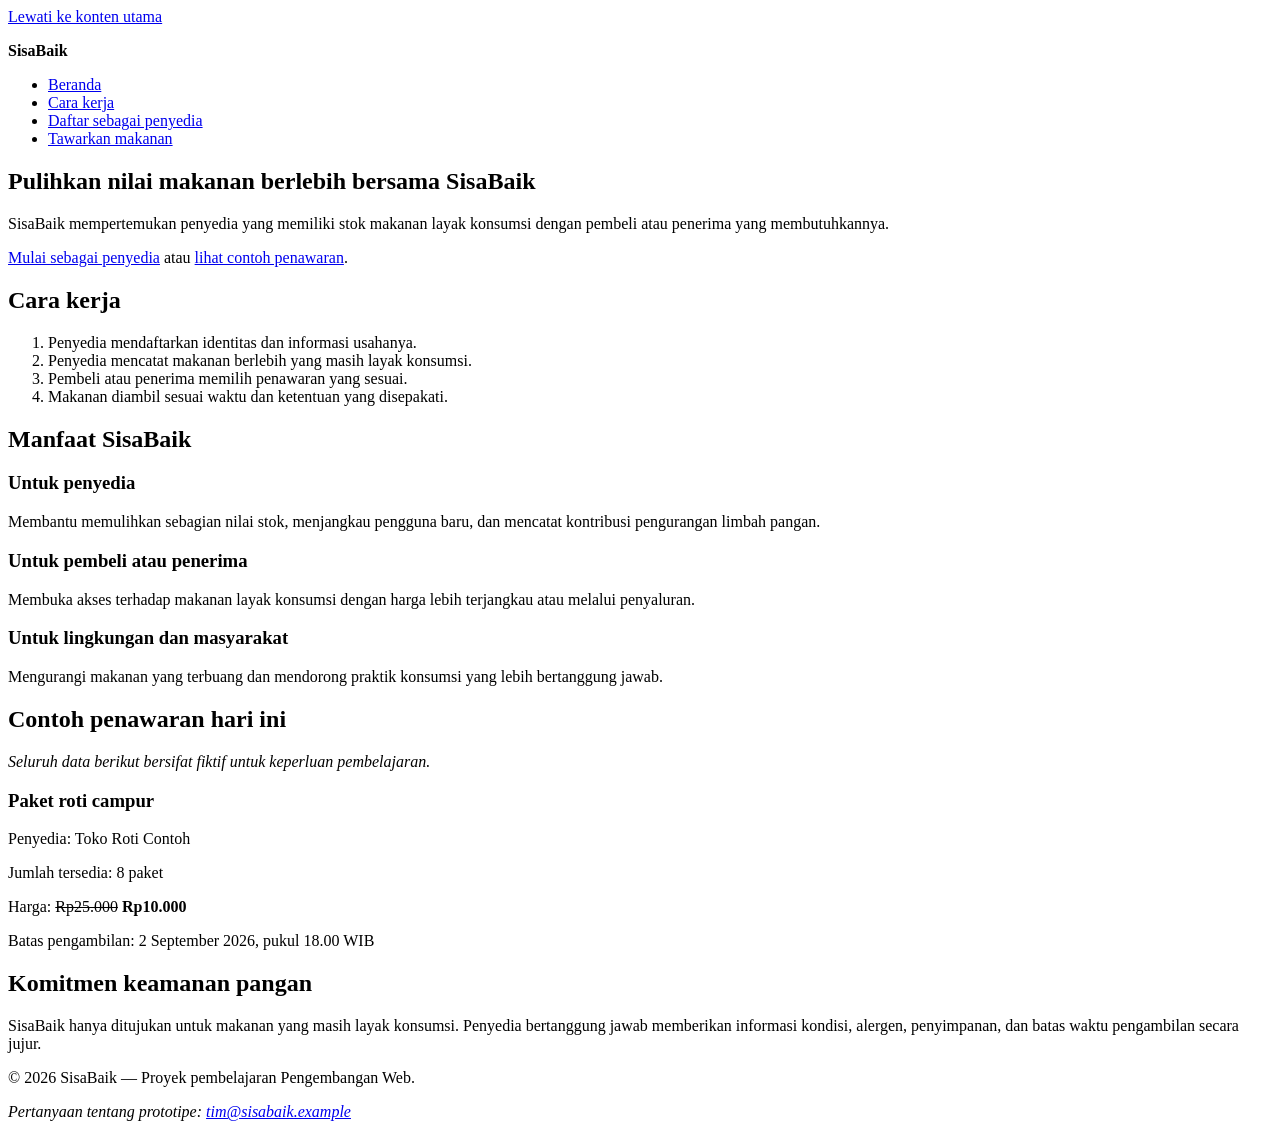
==== index.html @ a7f8960b "feat: add semantic sisabaik information page" ====
<!doctype html>
<html lang="id">
<head>
  <meta charset="utf-8">
  <meta name="viewport" content="width=device-width, initial-scale=1">
  <meta
    name="description"
    content="SisaBaik membantu penyedia menawarkan makanan berlebih agar tetap bernilai, terjangkau, dan tidak terbuang."
  >
  <title>Beranda | SisaBaik</title>
</head>

<body>
  <a href="#konten-utama">Lewati ke konten utama</a>

  <header>
    <p><strong>SisaBaik</strong></p>

    <nav aria-label="Navigasi utama">
      <ul>
        <li><a href="index.html" aria-current="page">Beranda</a></li>
        <li><a href="#cara-kerja">Cara kerja</a></li>
        <li><a href="daftar-penyedia.html">Daftar sebagai penyedia</a></li>
        <li><a href="tawarkan-makanan.html">Tawarkan makanan</a></li>
      </ul>
    </nav>
  </header>

  <main id="konten-utama" tabindex="-1">

    <section aria-labelledby="judul-utama">
      <h1 id="judul-utama">Pulihkan nilai makanan berlebih bersama SisaBaik</h1>

      <p>
        SisaBaik mempertemukan penyedia yang memiliki stok makanan layak
        konsumsi dengan pembeli atau penerima yang membutuhkannya.
      </p>

      <p>
        <a href="daftar-penyedia.html">Mulai sebagai penyedia</a>
        atau
        <a href="#penawaran-contoh">lihat contoh penawaran</a>.
      </p>
    </section>

    <section id="cara-kerja" aria-labelledby="judul-cara-kerja">
      <h2 id="judul-cara-kerja">Cara kerja</h2>

      <ol>
        <li>Penyedia mendaftarkan identitas dan informasi usahanya.</li>
        <li>Penyedia mencatat makanan berlebih yang masih layak konsumsi.</li>
        <li>Pembeli atau penerima memilih penawaran yang sesuai.</li>
        <li>Makanan diambil sesuai waktu dan ketentuan yang disepakati.</li>
      </ol>
    </section>

    <section aria-labelledby="judul-manfaat">
      <h2 id="judul-manfaat">Manfaat SisaBaik</h2>

      <article>
        <h3>Untuk penyedia</h3>
        <p>
          Membantu memulihkan sebagian nilai stok, menjangkau pengguna baru,
          dan mencatat kontribusi pengurangan limbah pangan.
        </p>
      </article>

      <article>
        <h3>Untuk pembeli atau penerima</h3>
        <p>
          Membuka akses terhadap makanan layak konsumsi dengan harga lebih
          terjangkau atau melalui penyaluran.
        </p>
      </article>

      <article>
        <h3>Untuk lingkungan dan masyarakat</h3>
        <p>
          Mengurangi makanan yang terbuang dan mendorong praktik konsumsi
          yang lebih bertanggung jawab.
        </p>
      </article>
    </section>

    <section id="penawaran-contoh" aria-labelledby="judul-penawaran">
      <h2 id="judul-penawaran">Contoh penawaran hari ini</h2>

      <p>
        <em>Seluruh data berikut bersifat fiktif untuk keperluan pembelajaran.</em>
      </p>

      <article>
        <h3>Paket roti campur</h3>
        <p>Penyedia: Toko Roti Contoh</p>
        <p>Jumlah tersedia: <data value="8">8 paket</data></p>
        <p>Harga: <del>Rp25.000</del> <strong>Rp10.000</strong></p>

        <p>
          Batas pengambilan:
          <time datetime="2026-09-02T18:00:00+07:00">
            2 September 2026, pukul 18.00 WIB
          </time>
        </p>
      </article>
    </section>

    <section aria-labelledby="judul-keamanan">
      <h2 id="judul-keamanan">Komitmen keamanan pangan</h2>

      <p>
        SisaBaik hanya ditujukan untuk makanan yang masih layak konsumsi.
        Penyedia bertanggung jawab memberikan informasi kondisi, alergen,
        penyimpanan, dan batas waktu pengambilan secara jujur.
      </p>
    </section>

  </main>

  <footer>
    <p>&copy; 2026 SisaBaik — Proyek pembelajaran Pengembangan Web.</p>

    <address>
      Pertanyaan tentang prototipe:
      <a href="mailto:tim@sisabaik.example">tim@sisabaik.example</a>
    </address>
  </footer>

</body>
</html>
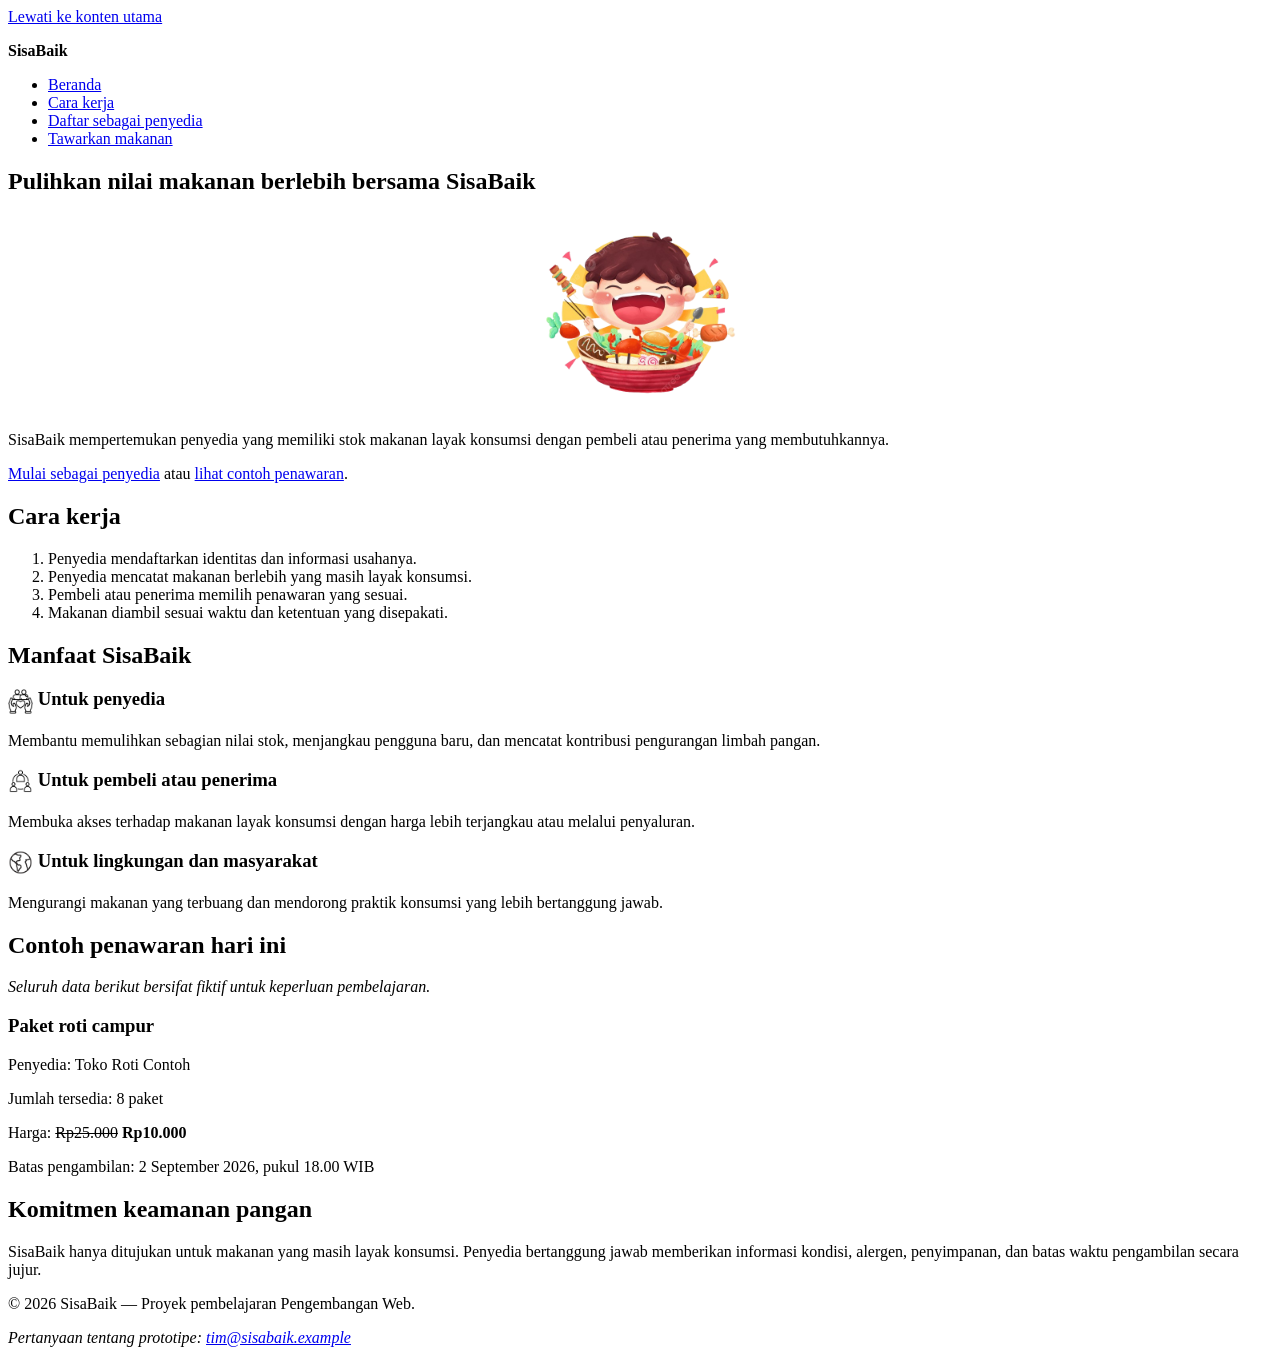
==== commit 5c370ca9: "tambah gambar dan update index.html" ====
--- a/index.html
+++ b/index.html
@@ -25,12 +25,21 @@
       </ul>
     </nav>
   </header>
-
+      
   <main id="konten-utama" tabindex="-1">
 
     <section aria-labelledby="judul-utama">
       <h1 id="judul-utama">Pulihkan nilai makanan berlebih bersama SisaBaik</h1>
-
+ 
+  
+         <img 
+            src="images/makanan-sisa.png" 
+            alt="Logo SisaBaik" 
+            width="200" 
+            height="200"
+            style="display: block; margin: 0 auto;">
+    
+      
       <p>
         SisaBaik mempertemukan penyedia yang memiliki stok makanan layak
         konsumsi dengan pembeli atau penerima yang membutuhkannya.
@@ -58,7 +67,15 @@
       <h2 id="judul-manfaat">Manfaat SisaBaik</h2>
 
       <article>
-        <h3>Untuk penyedia</h3>
+        <h3> 
+          <img 
+          src="images/icon-penyedia.png" 
+          alt="icon penyedia" 
+          width="25" 
+          height="25" 
+          style="vertical-align: middle;">
+          Untuk penyedia
+        </h3>
         <p>
           Membantu memulihkan sebagian nilai stok, menjangkau pengguna baru,
           dan mencatat kontribusi pengurangan limbah pangan.
@@ -66,7 +83,15 @@
       </article>
 
       <article>
-        <h3>Untuk pembeli atau penerima</h3>
+        <h3> 
+          <img 
+          src="images/icon-pembelipenerima.png" 
+          alt="icon pembeli/penerima" 
+          width="25" 
+          height="25" 
+          style="vertical-align: middle;">
+          Untuk pembeli atau penerima
+        </h3>
         <p>
           Membuka akses terhadap makanan layak konsumsi dengan harga lebih
           terjangkau atau melalui penyaluran.
@@ -74,7 +99,15 @@
       </article>
 
       <article>
-        <h3>Untuk lingkungan dan masyarakat</h3>
+        <h3> 
+          <img 
+          src="images/icon-lingkungan.png" 
+          alt="icon lingkungan" 
+          width="25" 
+          height="25" 
+          style="vertical-align: middle;"> 
+          Untuk lingkungan dan masyarakat
+        </h3>
         <p>
           Mengurangi makanan yang terbuang dan mendorong praktik konsumsi
           yang lebih bertanggung jawab.
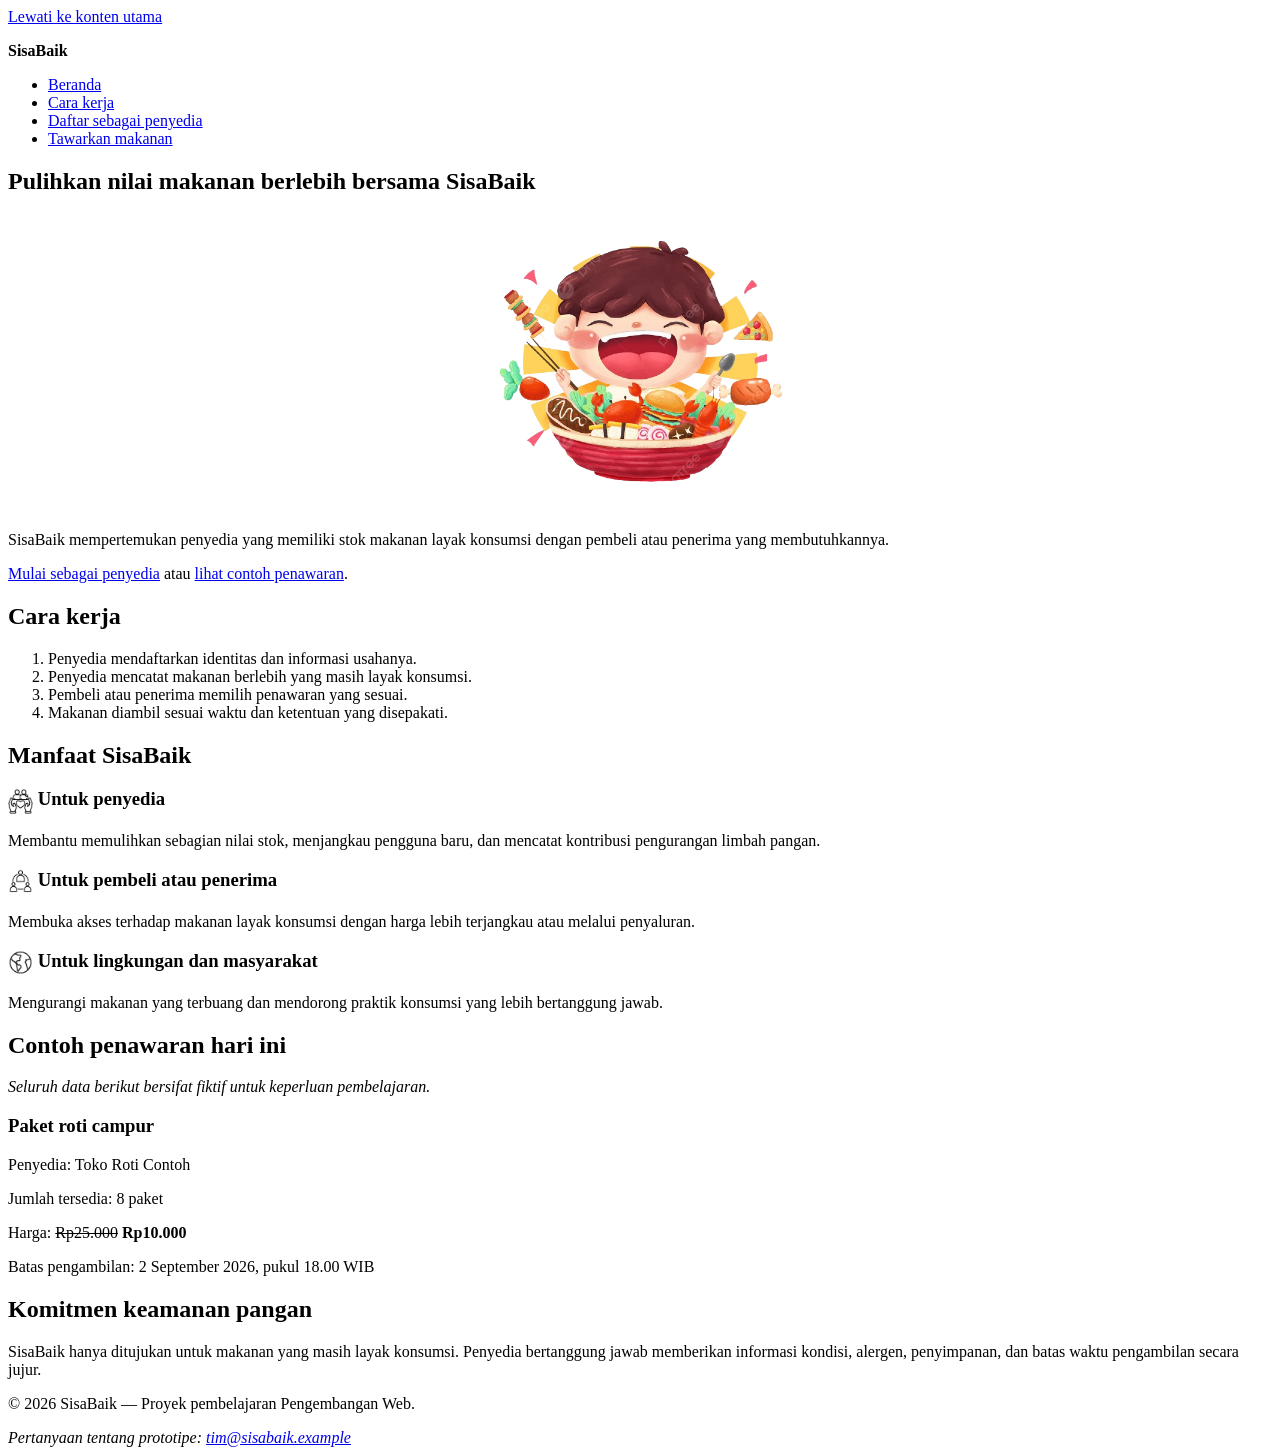
==== commit 7d4b3266: "add update index.html" ====
--- a/index.html
+++ b/index.html
@@ -35,8 +35,8 @@
          <img 
             src="images/makanan-sisa.png" 
             alt="Logo SisaBaik" 
-            width="200" 
-            height="200"
+            width="300" 
+            height="300"
             style="display: block; margin: 0 auto;">
     
       
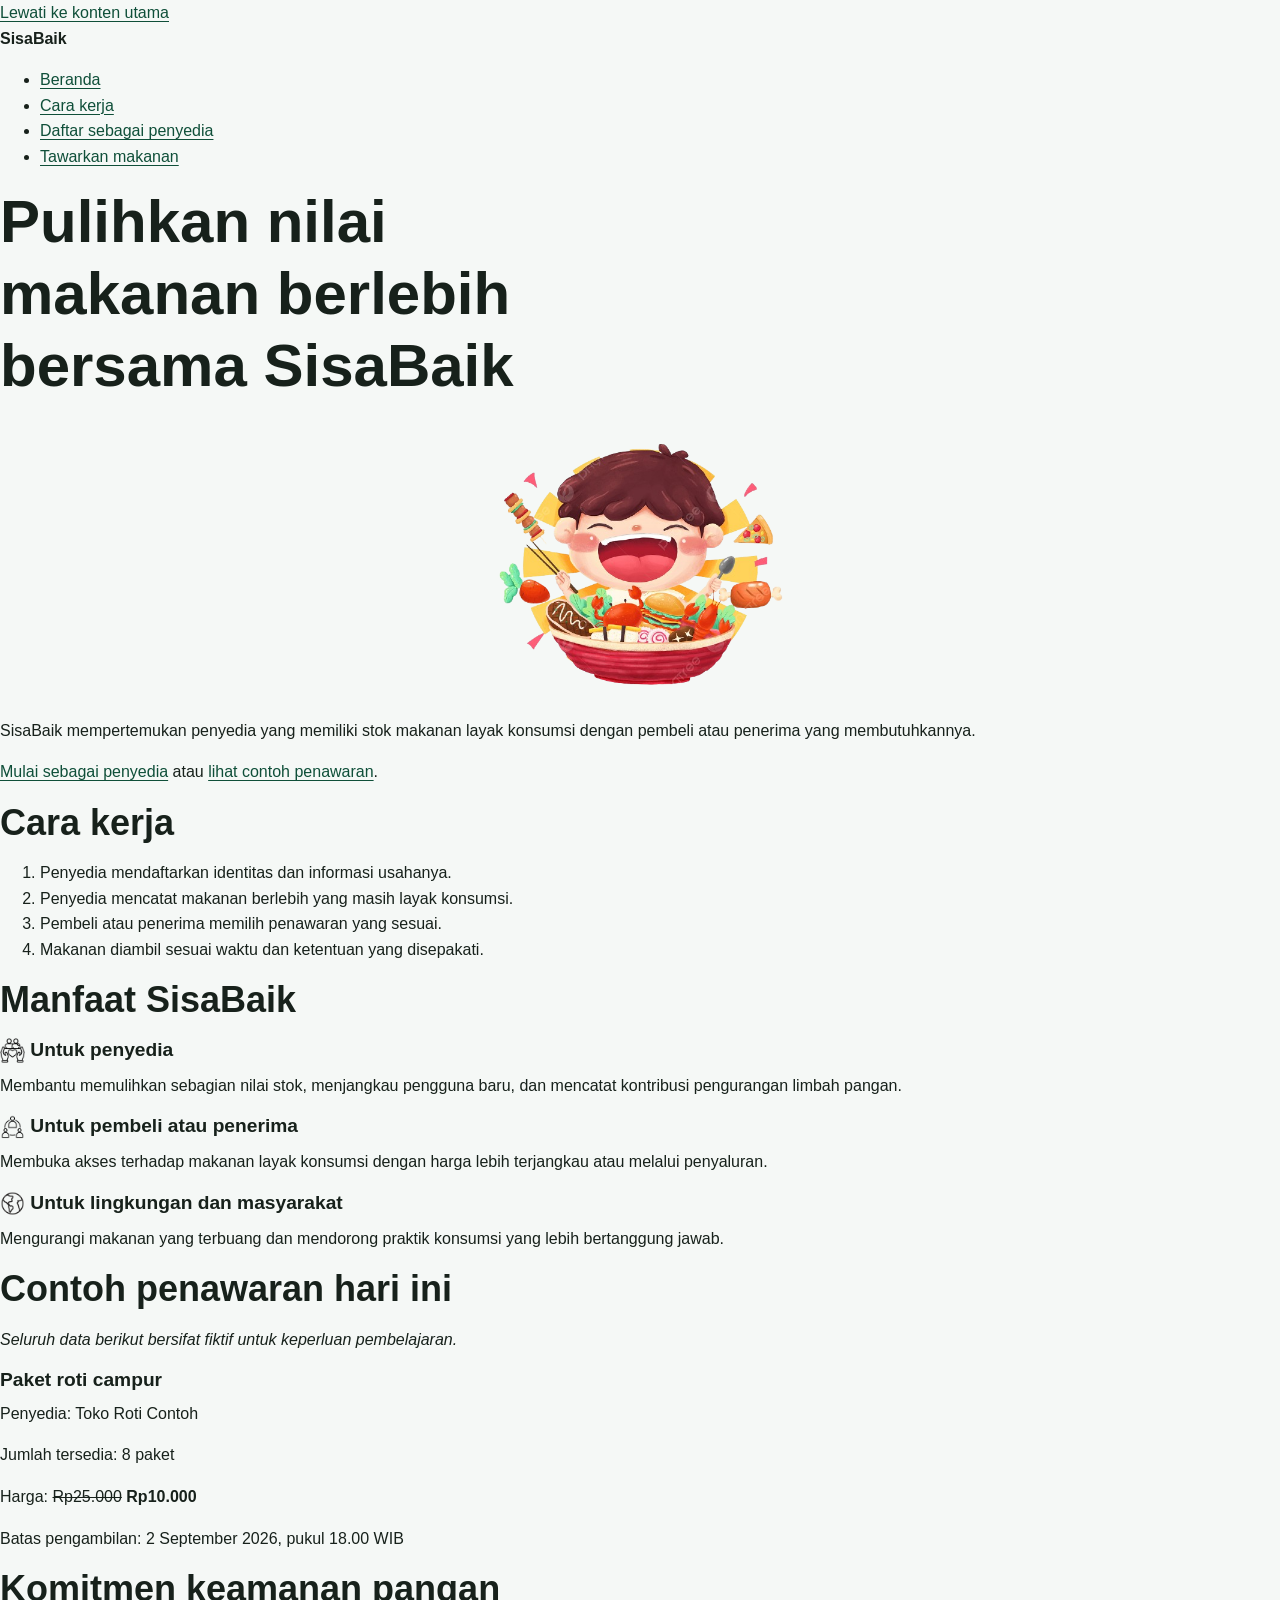
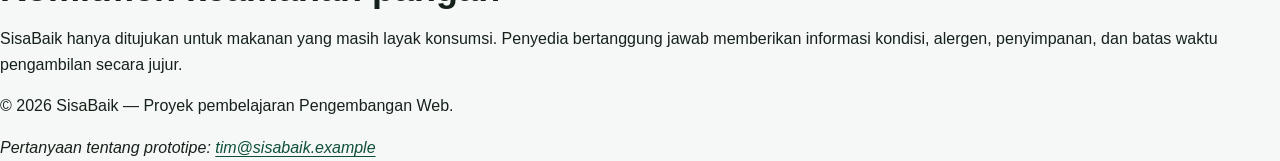
==== commit 63cce263: "feat: add responsive sisabaik visual system" ====
--- a/index.html
+++ b/index.html
@@ -8,6 +8,7 @@
     content="SisaBaik membantu penyedia menawarkan makanan berlebih agar tetap bernilai, terjangkau, dan tidak terbuang."
   >
   <title>Beranda | SisaBaik</title>
+  <link rel="stylesheet" href="styles.css">
 </head>
 
 <body>
--- a/styles.css
+++ b/styles.css
@@ -0,0 +1,438 @@
+:root {
+  --color-primary: #176b4d;
+  --color-primary-dark: #0f4f39;
+  --color-primary-soft: #e8f5ef;
+  --color-accent: #f2b84b;
+  --color-text: #17211b;
+  --color-muted: #52615a;
+  --color-surface: #ffffff;
+  --color-background: #f5f8f6;
+  --color-border: #cbd8d1;
+  --color-danger: #a52a2a;
+  --shadow-card: 0 0.5rem 1.5rem rgb(23 33 27 / 10%);
+  --radius-small: 0.5rem;
+  --radius-medium: 0.9rem;
+  --radius-large: 1.4rem;
+  --content-width: 72rem;
+}
+
+*,
+*::before,
+*::after {
+  box-sizing: border-box;
+}
+
+html {
+  scroll-behavior: smooth;
+}
+
+body {
+  margin: 0;
+  background: var(--color-background);
+  color: var(--color-text);
+  font-family: Arial, Helvetica, sans-serif;
+  font-size: 1rem;
+  line-height: 1.6;
+}
+
+h1,
+h2,
+h3,
+p {
+  margin-block-start: 0;
+}
+
+h1,
+h2,
+h3 {
+  line-height: 1.2;
+}
+
+h1 {
+  max-width: 18ch;
+  margin-block-end: 1rem;
+  font-size: clamp(2rem, 7vw, 3.75rem);
+}
+
+h2 {
+  margin-block-end: 1rem;
+  font-size: clamp(1.5rem, 4vw, 2.25rem);
+}
+
+h3 {
+  margin-block-end: 0.6rem;
+  font-size: 1.2rem;
+}
+
+a {
+  color: var(--color-primary-dark);
+  text-underline-offset: 0.2em;
+}
+
+a:hover {
+  text-decoration-thickness: 0.18em;
+}
+
+:focus-visible {
+  outline: 0.2rem solid var(--color-accent);
+  outline-offset: 0.2rem;
+}
+
+.skip-link {
+  position: absolute;
+  inset-block-start: 0.5rem;
+  inset-inline-start: 0.5rem;
+  z-index: 100;
+  padding: 0.7rem 1rem;
+  border-radius: var(--radius-small);
+  background: var(--color-text);
+  color: var(--color-surface);
+  transform: translateY(-180%);
+}
+
+.skip-link:focus {
+  transform: translateY(0);
+}
+
+.container {
+  width: min(100% - 2rem, var(--content-width));
+  margin-inline: auto;
+}
+
+.site-header {
+  background: var(--color-surface);
+  border-block-end: 0.0625rem solid var(--color-border);
+}
+
+.header-layout {
+  display: flex;
+  flex-direction: column;
+  gap: 0.75rem;
+  padding-block: 1rem;
+}
+
+.brand {
+  margin: 0;
+  color: var(--color-primary-dark);
+  font-size: 1.4rem;
+  font-weight: 700;
+}
+
+.nav-list {
+  display: flex;
+  flex-wrap: wrap;
+  gap: 0.5rem 1rem;
+  margin: 0;
+  padding: 0;
+  list-style: none;
+}
+
+.nav-list a {
+  display: inline-block;
+  padding-block: 0.35rem;
+  font-weight: 700;
+}
+
+.nav-list a[aria-current="page"] {
+  color: var(--color-primary);
+  text-decoration-thickness: 0.2em;
+}
+
+.hero {
+  padding-block: clamp(3rem, 10vw, 7rem);
+  background:
+    linear-gradient(
+      135deg,
+      rgb(232 245 239 / 95%),
+      rgb(255 255 255 / 92%)
+    );
+}
+
+.hero-layout {
+  display: grid;
+  gap: 2rem;
+  align-items: center;
+}
+
+.eyebrow {
+  margin-block-end: 0.5rem;
+  color: var(--color-primary-dark);
+  font-weight: 700;
+  letter-spacing: 0.05em;
+  text-transform: uppercase;
+}
+
+.lead {
+  max-width: 62ch;
+  color: var(--color-muted);
+  font-size: 1.1rem;
+}
+
+.hero-panel {
+  padding: 1.5rem;
+  border: 0.0625rem solid var(--color-border);
+  border-radius: var(--radius-large);
+  background: var(--color-surface);
+  box-shadow: var(--shadow-card);
+}
+
+.hero-panel strong {
+  display: block;
+  color: var(--color-primary-dark);
+  font-size: 2rem;
+}
+
+.button-group,
+.form-actions {
+  display: flex;
+  flex-wrap: wrap;
+  gap: 0.75rem;
+  align-items: center;
+}
+
+.button {
+  display: inline-block;
+  padding: 0.75rem 1rem;
+  border: 0.125rem solid var(--color-primary);
+  border-radius: var(--radius-small);
+  background: var(--color-primary);
+  color: var(--color-surface);
+  font: inherit;
+  font-weight: 700;
+  line-height: 1.2;
+  text-decoration: none;
+  cursor: pointer;
+}
+
+.button:hover {
+  background: var(--color-primary-dark);
+  border-color: var(--color-primary-dark);
+}
+
+.button-secondary {
+  background: transparent;
+  color: var(--color-primary-dark);
+}
+
+.section {
+  padding-block: clamp(2.5rem, 7vw, 5rem);
+}
+
+.section-alt {
+  background: var(--color-surface);
+}
+
+.section-intro {
+  max-width: 65ch;
+  color: var(--color-muted);
+}
+
+.steps-grid,
+.benefit-grid,
+.offer-grid {
+  display: grid;
+  grid-template-columns: 1fr;
+  gap: 1rem;
+}
+
+.card {
+  padding: 1.25rem;
+  border: 0.0625rem solid var(--color-border);
+  border-radius: var(--radius-medium);
+  background: var(--color-surface);
+  box-shadow: var(--shadow-card);
+}
+
+.step-number {
+  display: inline-grid;
+  width: 2.25rem;
+  height: 2.25rem;
+  margin-block-end: 0.75rem;
+  place-items: center;
+  border-radius: 50%;
+  background: var(--color-primary-soft);
+  color: var(--color-primary-dark);
+  font-weight: 700;
+}
+
+.offer-card {
+  display: flex;
+  flex-direction: column;
+  overflow: hidden;
+  border: 0.0625rem solid var(--color-border);
+  border-radius: var(--radius-medium);
+  background: var(--color-surface);
+  box-shadow: var(--shadow-card);
+}
+
+.offer-card__visual {
+  min-height: 8rem;
+  background: linear-gradient(
+    135deg,
+    var(--color-primary),
+    var(--color-primary-dark)
+  );
+}
+
+.offer-card__content {
+  display: flex;
+  flex: 1;
+  flex-direction: column;
+  padding: 1.25rem;
+}
+
+.offer-card__meta {
+  color: var(--color-muted);
+}
+
+.offer-card__price {
+  margin-block-start: auto;
+  font-size: 1.15rem;
+}
+
+.badge {
+  display: inline-block;
+  width: fit-content;
+  margin-block-end: 0.75rem;
+  padding: 0.25rem 0.6rem;
+  border-radius: 999px;
+  background: var(--color-primary-soft);
+  color: var(--color-primary-dark);
+  font-size: 0.85rem;
+  font-weight: 700;
+}
+
+.notice {
+  padding: 1rem;
+  border-inline-start: 0.3rem solid var(--color-primary);
+  border-radius: var(--radius-small);
+  background: var(--color-primary-soft);
+}
+
+.page-heading {
+  padding-block: clamp(2.5rem, 7vw, 5rem) 2rem;
+}
+
+.form-card {
+  max-width: 56rem;
+  margin-block-end: 3rem;
+  padding: clamp(1rem, 4vw, 2rem);
+  border: 0.0625rem solid var(--color-border);
+  border-radius: var(--radius-large);
+  background: var(--color-surface);
+  box-shadow: var(--shadow-card);
+}
+
+.form-section {
+  margin: 0 0 1.5rem;
+  padding: 1.25rem;
+  border: 0.0625rem solid var(--color-border);
+  border-radius: var(--radius-medium);
+}
+
+.form-section legend {
+  padding-inline: 0.4rem;
+  color: var(--color-primary-dark);
+  font-size: 1.1rem;
+  font-weight: 700;
+}
+
+label {
+  display: inline-block;
+  margin-block-end: 0.35rem;
+  font-weight: 700;
+}
+
+input,
+select,
+textarea {
+  width: 100%;
+  padding: 0.7rem 0.75rem;
+  border: 0.0625rem solid #809087;
+  border-radius: var(--radius-small);
+  background: var(--color-surface);
+  color: var(--color-text);
+  font: inherit;
+}
+
+textarea {
+  resize: vertical;
+}
+
+input:focus,
+select:focus,
+textarea:focus {
+  border-color: var(--color-primary-dark);
+}
+
+input[type="checkbox"],
+input[type="radio"] {
+  width: 1.1rem;
+  height: 1.1rem;
+  margin: 0.2rem 0 0;
+  accent-color: var(--color-primary);
+}
+
+.required-note {
+  color: var(--color-muted);
+}
+
+.site-footer {
+  padding-block: 2rem;
+  background: var(--color-primary-dark);
+  color: var(--color-surface);
+}
+
+.site-footer a {
+  color: var(--color-surface);
+}
+
+.footer-layout {
+  display: flex;
+  flex-direction: column;
+  gap: 0.5rem;
+}
+
+.footer-layout p,
+.footer-layout address {
+  margin: 0;
+}
+
+@media (min-width: 48rem) {
+  .header-layout {
+    flex-direction: row;
+    justify-content: space-between;
+    align-items: center;
+  }
+
+  .hero-layout {
+    grid-template-columns: minmax(0, 1.5fr) minmax(15rem, 0.7fr);
+  }
+
+  .steps-grid,
+  .benefit-grid {
+    grid-template-columns: repeat(3, minmax(0, 1fr));
+  }
+
+  .offer-grid {
+    grid-template-columns: repeat(2, minmax(0, 1fr));
+  }
+
+  .footer-layout {
+    flex-direction: row;
+    justify-content: space-between;
+    align-items: center;
+  }
+}
+
+@media (min-width: 68rem) {
+  .offer-grid {
+    grid-template-columns: repeat(3, minmax(0, 1fr));
+  }
+}
+
+@media (prefers-reduced-motion: reduce) {
+  html {
+    scroll-behavior: auto;
+  }
+}
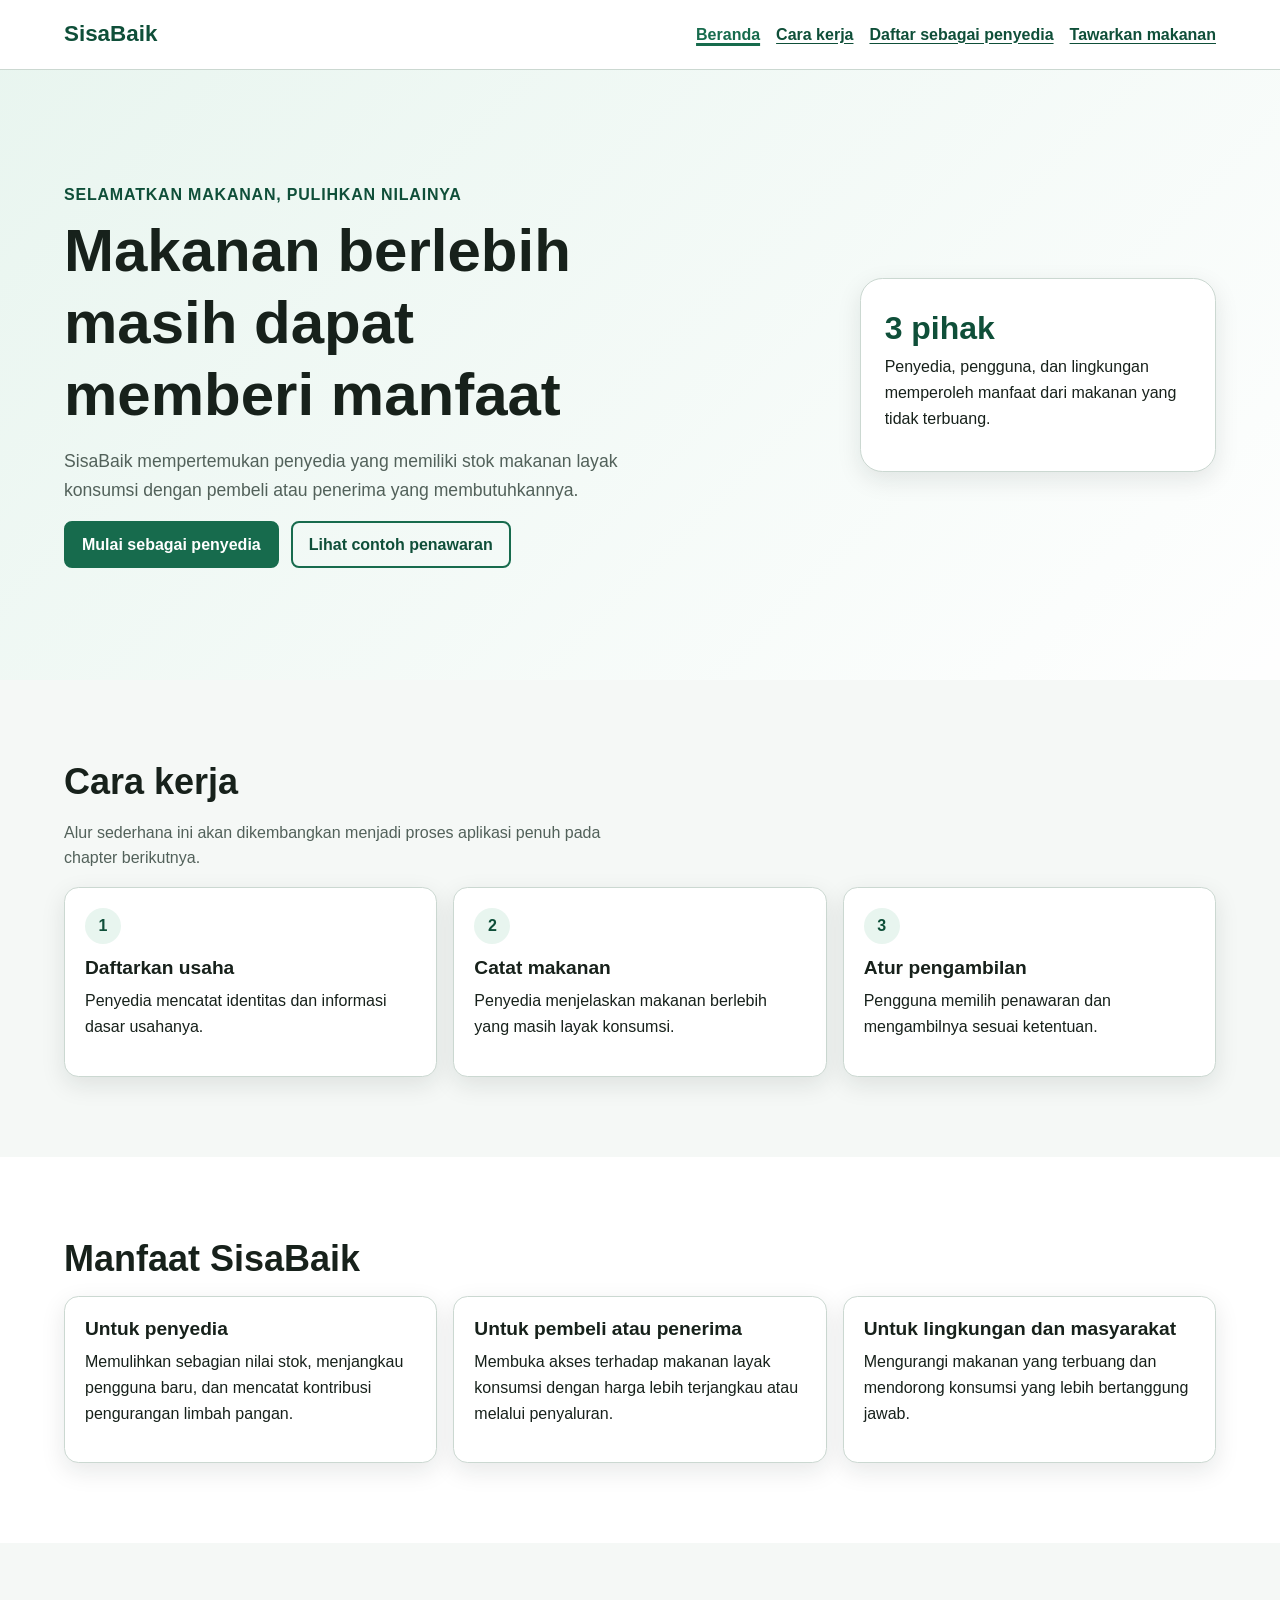
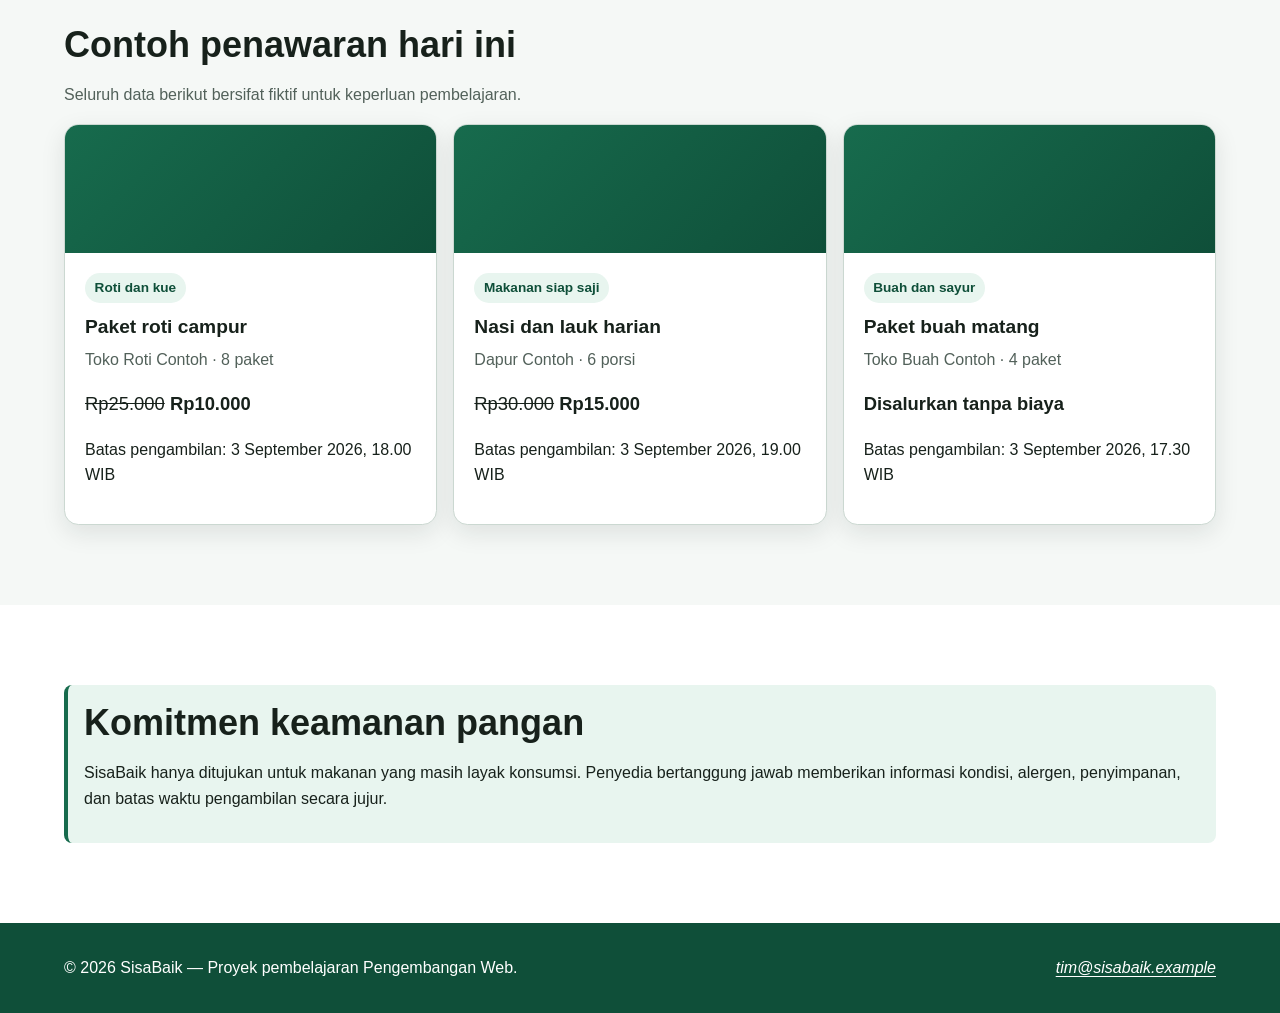
==== commit 78e6d333: "style: apply responsive layout to sisabaik pages" ====
--- a/index.html
+++ b/index.html
@@ -1,163 +1,275 @@
 <!doctype html>
 <html lang="id">
-<head>
-  <meta charset="utf-8">
-  <meta name="viewport" content="width=device-width, initial-scale=1">
-  <meta
-    name="description"
-    content="SisaBaik membantu penyedia menawarkan makanan berlebih agar tetap bernilai, terjangkau, dan tidak terbuang."
-  >
-  <title>Beranda | SisaBaik</title>
-  <link rel="stylesheet" href="styles.css">
-</head>
-
-<body>
-  <a href="#konten-utama">Lewati ke konten utama</a>
-
-  <header>
-    <p><strong>SisaBaik</strong></p>
-
-    <nav aria-label="Navigasi utama">
-      <ul>
-        <li><a href="index.html" aria-current="page">Beranda</a></li>
-        <li><a href="#cara-kerja">Cara kerja</a></li>
-        <li><a href="daftar-penyedia.html">Daftar sebagai penyedia</a></li>
-        <li><a href="tawarkan-makanan.html">Tawarkan makanan</a></li>
-      </ul>
-    </nav>
-  </header>
-      
-  <main id="konten-utama" tabindex="-1">
-
-    <section aria-labelledby="judul-utama">
-      <h1 id="judul-utama">Pulihkan nilai makanan berlebih bersama SisaBaik</h1>
- 
-  
-         <img 
-            src="images/makanan-sisa.png" 
-            alt="Logo SisaBaik" 
-            width="300" 
-            height="300"
-            style="display: block; margin: 0 auto;">
-    
-      
-      <p>
-        SisaBaik mempertemukan penyedia yang memiliki stok makanan layak
-        konsumsi dengan pembeli atau penerima yang membutuhkannya.
-      </p>
-
-      <p>
-        <a href="daftar-penyedia.html">Mulai sebagai penyedia</a>
-        atau
-        <a href="#penawaran-contoh">lihat contoh penawaran</a>.
-      </p>
-    </section>
-
-    <section id="cara-kerja" aria-labelledby="judul-cara-kerja">
-      <h2 id="judul-cara-kerja">Cara kerja</h2>
-
-      <ol>
-        <li>Penyedia mendaftarkan identitas dan informasi usahanya.</li>
-        <li>Penyedia mencatat makanan berlebih yang masih layak konsumsi.</li>
-        <li>Pembeli atau penerima memilih penawaran yang sesuai.</li>
-        <li>Makanan diambil sesuai waktu dan ketentuan yang disepakati.</li>
-      </ol>
-    </section>
-
-    <section aria-labelledby="judul-manfaat">
-      <h2 id="judul-manfaat">Manfaat SisaBaik</h2>
-
-      <article>
-        <h3> 
-          <img 
-          src="images/icon-penyedia.png" 
-          alt="icon penyedia" 
-          width="25" 
-          height="25" 
-          style="vertical-align: middle;">
-          Untuk penyedia
-        </h3>
+  <head>
+    <meta charset="utf-8">
+    <meta name="viewport" content="width=device-width, initial-scale=1">
+    <meta
+      name="description"
+      content="SisaBaik membantu penyedia menawarkan makanan berlebih agar tetap bernilai, terjangkau, dan tidak terbuang."
+    >
+    <title>Beranda | SisaBaik</title>
+    <link rel="stylesheet" href="styles.css">
+  </head>
+
+  <body>
+    <a class="skip-link" href="#konten-utama">Lewati ke konten utama</a>
+
+    <header class="site-header">
+      <div class="container header-layout">
+        <p class="brand">SisaBaik</p>
+
+        <nav aria-label="Navigasi utama">
+          <ul class="nav-list">
+            <li>
+              <a href="index.html" aria-current="page">Beranda</a>
+            </li>
+            <li>
+              <a href="#cara-kerja">Cara kerja</a>
+            </li>
+            <li>
+              <a href="daftar-penyedia.html">Daftar sebagai penyedia</a>
+            </li>
+            <li>
+              <a href="tawarkan-makanan.html">Tawarkan makanan</a>
+            </li>
+          </ul>
+        </nav>
+      </div>
+    </header>
+
+    <main id="konten-utama" tabindex="-1">
+      <section class="hero" aria-labelledby="judul-utama">
+        <div class="container hero-layout">
+          <div>
+            <p class="eyebrow">Selamatkan makanan, pulihkan nilainya</p>
+
+            <h1 id="judul-utama">
+              Makanan berlebih masih dapat memberi manfaat
+            </h1>
+
+            <p class="lead">
+              SisaBaik mempertemukan penyedia yang memiliki stok makanan layak
+              konsumsi dengan pembeli atau penerima yang membutuhkannya.
+            </p>
+
+            <div class="button-group">
+              <a class="button" href="daftar-penyedia.html">
+                Mulai sebagai penyedia
+              </a>
+
+              <a class="button button-secondary" href="#penawaran-contoh">
+                Lihat contoh penawaran
+              </a>
+            </div>
+          </div>
+
+          <aside class="hero-panel" aria-label="Ringkasan manfaat SisaBaik">
+            <strong>3 pihak</strong>
+            <p>
+              Penyedia, pengguna, dan lingkungan memperoleh manfaat dari
+              makanan yang tidak terbuang.
+            </p>
+          </aside>
+        </div>
+      </section>
+
+      <section
+        class="section"
+        id="cara-kerja"
+        aria-labelledby="judul-cara-kerja"
+      >
+        <div class="container">
+          <h2 id="judul-cara-kerja">Cara kerja</h2>
+
+          <p class="section-intro">
+            Alur sederhana ini akan dikembangkan menjadi proses aplikasi penuh
+            pada chapter berikutnya.
+          </p>
+
+          <div class="steps-grid">
+            <article class="card">
+              <span class="step-number" aria-hidden="true">1</span>
+              <h3>Daftarkan usaha</h3>
+              <p>
+                Penyedia mencatat identitas dan informasi dasar usahanya.
+              </p>
+            </article>
+
+            <article class="card">
+              <span class="step-number" aria-hidden="true">2</span>
+              <h3>Catat makanan</h3>
+              <p>
+                Penyedia menjelaskan makanan berlebih yang masih layak
+                konsumsi.
+              </p>
+            </article>
+
+            <article class="card">
+              <span class="step-number" aria-hidden="true">3</span>
+              <h3>Atur pengambilan</h3>
+              <p>
+                Pengguna memilih penawaran dan mengambilnya sesuai ketentuan.
+              </p>
+            </article>
+          </div>
+        </div>
+      </section>
+
+      <section class="section section-alt" aria-labelledby="judul-manfaat">
+        <div class="container">
+          <h2 id="judul-manfaat">Manfaat SisaBaik</h2>
+
+          <div class="benefit-grid">
+            <article class="card">
+              <h3>Untuk penyedia</h3>
+              <p>
+                Memulihkan sebagian nilai stok, menjangkau pengguna baru, dan
+                mencatat kontribusi pengurangan limbah pangan.
+              </p>
+            </article>
+
+            <article class="card">
+              <h3>Untuk pembeli atau penerima</h3>
+              <p>
+                Membuka akses terhadap makanan layak konsumsi dengan harga
+                lebih terjangkau atau melalui penyaluran.
+              </p>
+            </article>
+
+            <article class="card">
+              <h3>Untuk lingkungan dan masyarakat</h3>
+              <p>
+                Mengurangi makanan yang terbuang dan mendorong konsumsi yang
+                lebih bertanggung jawab.
+              </p>
+            </article>
+          </div>
+        </div>
+      </section>
+
+      <section
+        class="section"
+        id="penawaran-contoh"
+        aria-labelledby="judul-penawaran"
+      >
+        <div class="container">
+          <h2 id="judul-penawaran">Contoh penawaran hari ini</h2>
+
+          <p class="section-intro">
+            Seluruh data berikut bersifat fiktif untuk keperluan pembelajaran.
+          </p>
+
+          <div class="offer-grid">
+            <article class="offer-card">
+              <div class="offer-card__visual" aria-hidden="true"></div>
+
+              <div class="offer-card__content">
+                <span class="badge">Roti dan kue</span>
+
+                <h3>Paket roti campur</h3>
+
+                <p class="offer-card__meta">
+                  Toko Roti Contoh ·
+                  <data value="8">8 paket</data>
+                </p>
+
+                <p class="offer-card__price">
+                  <del>Rp25.000</del>
+                  <strong>Rp10.000</strong>
+                </p>
+
+                <p>
+                  Batas pengambilan:
+                  <time datetime="2026-09-03T18:00:00+07:00">
+                    3 September 2026, 18.00 WIB
+                  </time>
+                </p>
+              </div>
+            </article>
+
+            <article class="offer-card">
+              <div class="offer-card__visual" aria-hidden="true"></div>
+
+              <div class="offer-card__content">
+                <span class="badge">Makanan siap saji</span>
+
+                <h3>Nasi dan lauk harian</h3>
+
+                <p class="offer-card__meta">
+                  Dapur Contoh ·
+                  <data value="6">6 porsi</data>
+                </p>
+
+                <p class="offer-card__price">
+                  <del>Rp30.000</del>
+                  <strong>Rp15.000</strong>
+                </p>
+
+                <p>
+                  Batas pengambilan:
+                  <time datetime="2026-09-03T19:00:00+07:00">
+                    3 September 2026, 19.00 WIB
+                  </time>
+                </p>
+              </div>
+            </article>
+
+            <article class="offer-card">
+              <div class="offer-card__visual" aria-hidden="true"></div>
+
+              <div class="offer-card__content">
+                <span class="badge">Buah dan sayur</span>
+
+                <h3>Paket buah matang</h3>
+
+                <p class="offer-card__meta">
+                  Toko Buah Contoh ·
+                  <data value="4">4 paket</data>
+                </p>
+
+                <p class="offer-card__price">
+                  <strong>Disalurkan tanpa biaya</strong>
+                </p>
+
+                <p>
+                  Batas pengambilan:
+                  <time datetime="2026-09-03T17:30:00+07:00">
+                    3 September 2026, 17.30 WIB
+                  </time>
+                </p>
+              </div>
+            </article>
+          </div>
+        </div>
+      </section>
+
+      <section class="section section-alt" aria-labelledby="judul-keamanan">
+        <div class="container">
+          <div class="notice">
+            <h2 id="judul-keamanan">Komitmen keamanan pangan</h2>
+
+            <p>
+              SisaBaik hanya ditujukan untuk makanan yang masih layak konsumsi.
+              Penyedia bertanggung jawab memberikan informasi kondisi, alergen,
+              penyimpanan, dan batas waktu pengambilan secara jujur.
+            </p>
+          </div>
+        </div>
+      </section>
+    </main>
+
+    <footer class="site-footer">
+      <div class="container footer-layout">
         <p>
-          Membantu memulihkan sebagian nilai stok, menjangkau pengguna baru,
-          dan mencatat kontribusi pengurangan limbah pangan.
+          &copy; 2026 SisaBaik — Proyek pembelajaran Pengembangan Web.
         </p>
-      </article>
-
-      <article>
-        <h3> 
-          <img 
-          src="images/icon-pembelipenerima.png" 
-          alt="icon pembeli/penerima" 
-          width="25" 
-          height="25" 
-          style="vertical-align: middle;">
-          Untuk pembeli atau penerima
-        </h3>
-        <p>
-          Membuka akses terhadap makanan layak konsumsi dengan harga lebih
-          terjangkau atau melalui penyaluran.
-        </p>
-      </article>
-
-      <article>
-        <h3> 
-          <img 
-          src="images/icon-lingkungan.png" 
-          alt="icon lingkungan" 
-          width="25" 
-          height="25" 
-          style="vertical-align: middle;"> 
-          Untuk lingkungan dan masyarakat
-        </h3>
-        <p>
-          Mengurangi makanan yang terbuang dan mendorong praktik konsumsi
-          yang lebih bertanggung jawab.
-        </p>
-      </article>
-    </section>
-
-    <section id="penawaran-contoh" aria-labelledby="judul-penawaran">
-      <h2 id="judul-penawaran">Contoh penawaran hari ini</h2>
-
-      <p>
-        <em>Seluruh data berikut bersifat fiktif untuk keperluan pembelajaran.</em>
-      </p>
-
-      <article>
-        <h3>Paket roti campur</h3>
-        <p>Penyedia: Toko Roti Contoh</p>
-        <p>Jumlah tersedia: <data value="8">8 paket</data></p>
-        <p>Harga: <del>Rp25.000</del> <strong>Rp10.000</strong></p>
-
-        <p>
-          Batas pengambilan:
-          <time datetime="2026-09-02T18:00:00+07:00">
-            2 September 2026, pukul 18.00 WIB
-          </time>
-        </p>
-      </article>
-    </section>
-
-    <section aria-labelledby="judul-keamanan">
-      <h2 id="judul-keamanan">Komitmen keamanan pangan</h2>
-
-      <p>
-        SisaBaik hanya ditujukan untuk makanan yang masih layak konsumsi.
-        Penyedia bertanggung jawab memberikan informasi kondisi, alergen,
-        penyimpanan, dan batas waktu pengambilan secara jujur.
-      </p>
-    </section>
-
-  </main>
-
-  <footer>
-    <p>&copy; 2026 SisaBaik — Proyek pembelajaran Pengembangan Web.</p>
-
-    <address>
-      Pertanyaan tentang prototipe:
-      <a href="mailto:tim@sisabaik.example">tim@sisabaik.example</a>
-    </address>
-  </footer>
-
-</body>
+
+        <address>
+          <a href="mailto:tim@sisabaik.example">
+            tim@sisabaik.example
+          </a>
+        </address>
+      </div>
+    </footer>
+  </body>
 </html>
